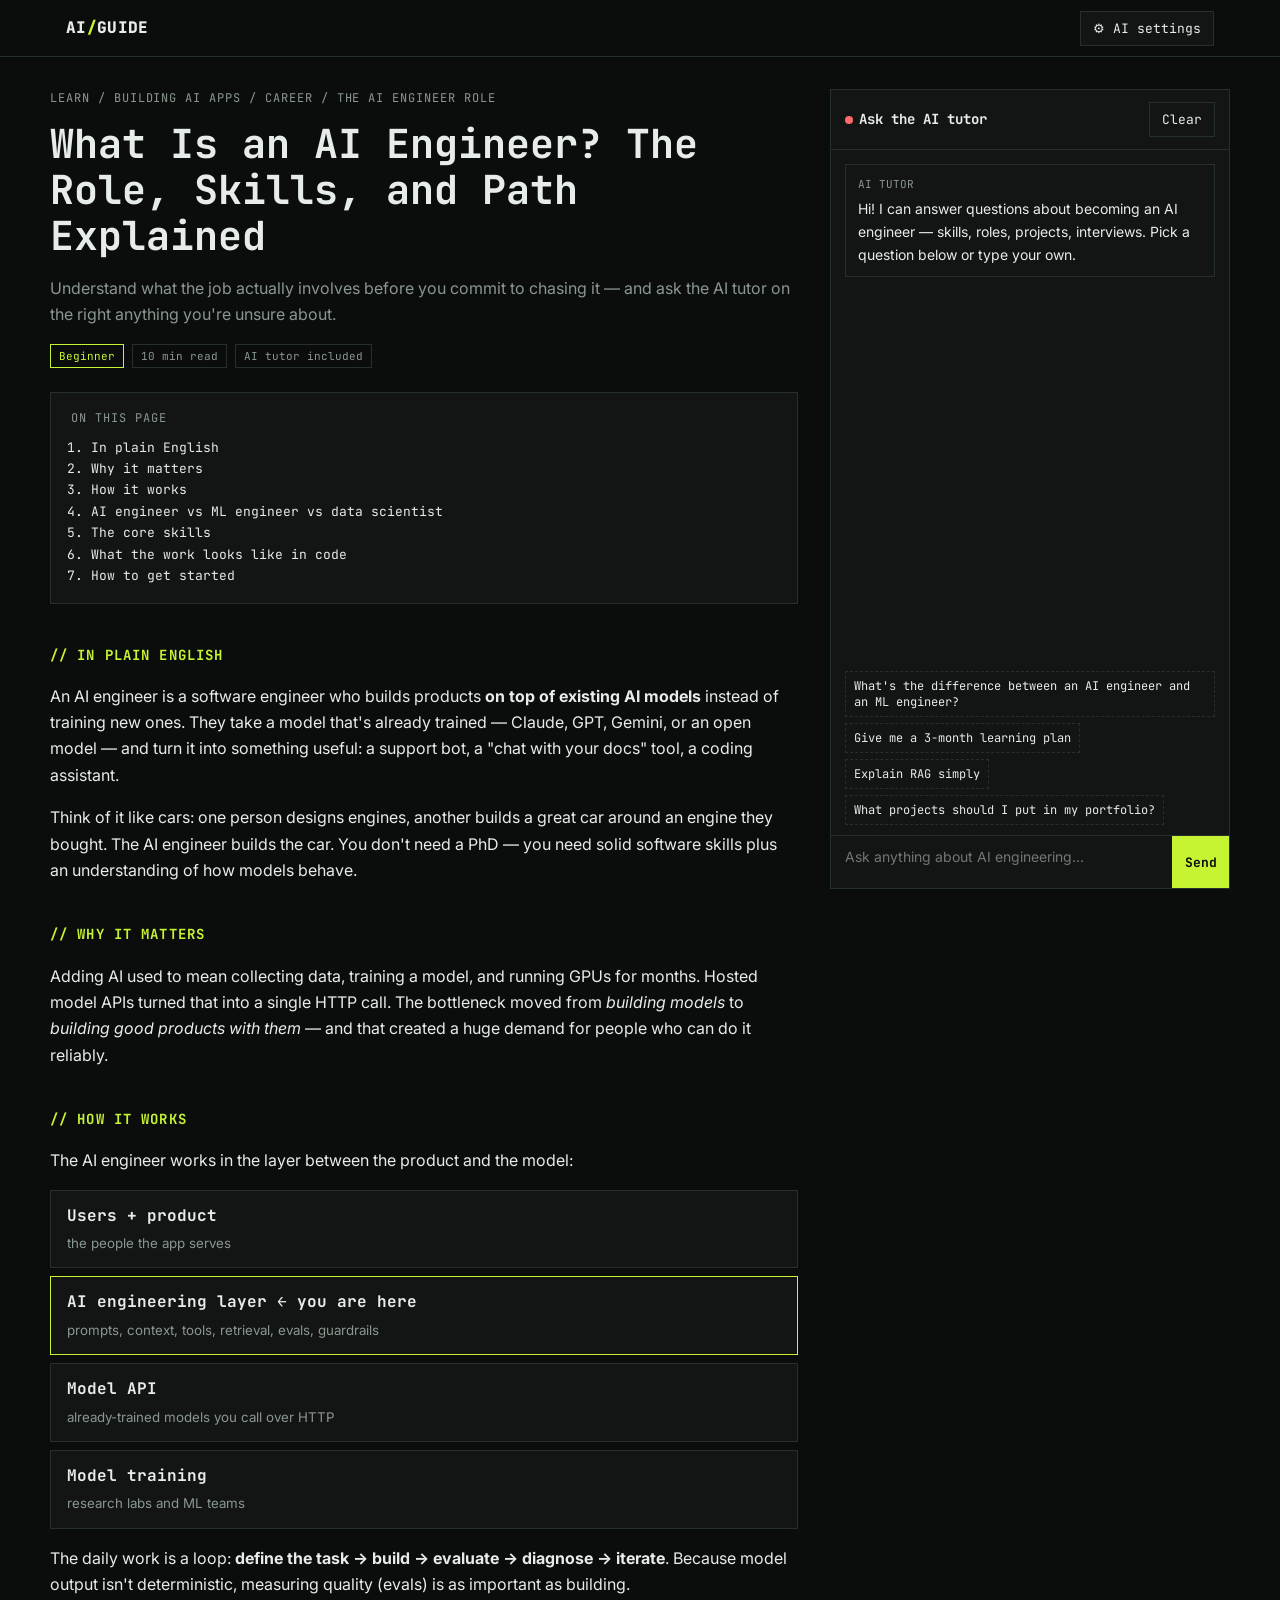
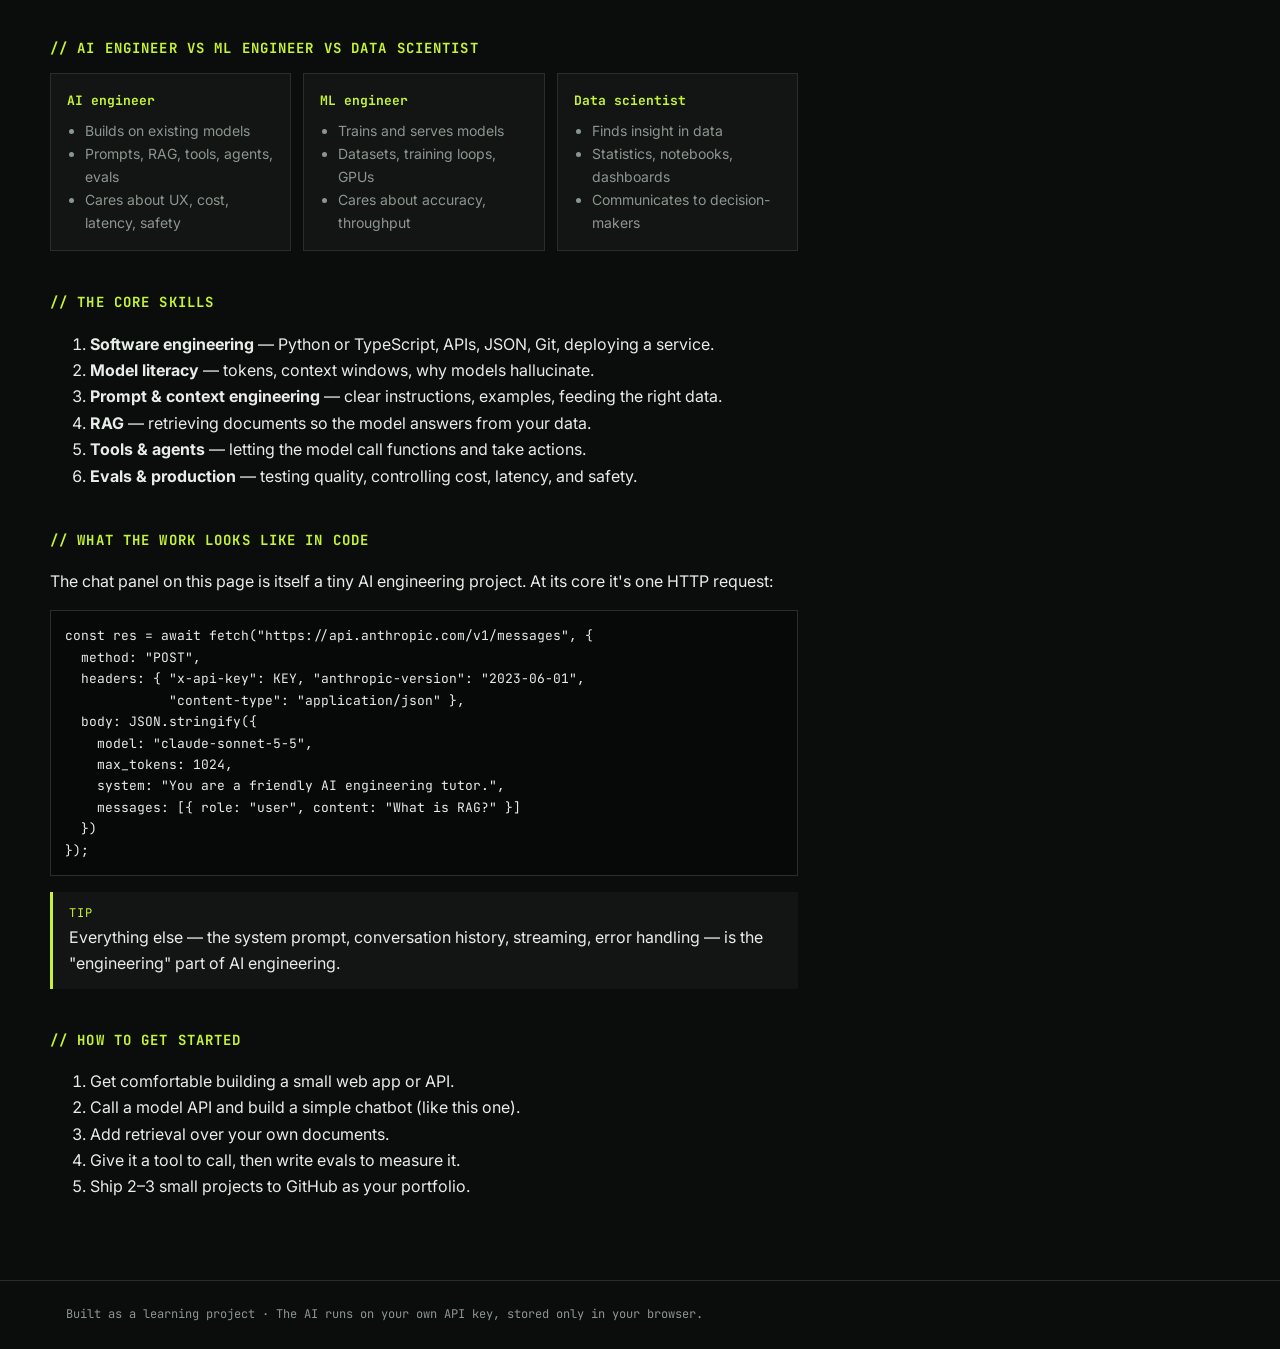
==== index.html @ 8ef8faca "first commit" ====
<!doctype html>
<html lang="en">
<head>
<meta charset="utf-8">
<meta name="viewport" content="width=device-width, initial-scale=1">
<title>AI Engineer Guide</title>
<meta name="description" content="Learn what an AI engineer does — and ask an AI tutor anything about the role.">
<link rel="preconnect" href="https://fonts.googleapis.com">
<link rel="preconnect" href="https://fonts.gstatic.com" crossorigin>
<link href="https://fonts.googleapis.com/css2?family=JetBrains+Mono:wght@400;600;800&family=Inter:wght@400;600&display=swap" rel="stylesheet">
<style>
  :root {
    --bg: #0b0d0c;
    --panel: #121514;
    --line: #26302b;
    --text: #e6ece8;
    --muted: #8a978f;
    --accent: #c6f432;
    --accent-ink: #0b0d0c;
    --user: #1b2420;
    --danger: #ff6b6b;
    --mono: "JetBrains Mono", ui-monospace, monospace;
    --sans: "Inter", system-ui, sans-serif;
  }
  * { box-sizing: border-box; }
  html, body { margin: 0; background: var(--bg); color: var(--text); font-family: var(--sans); line-height: 1.65; }
  a { color: var(--accent); }
  .wrap { max-width: 1180px; margin: 0 auto; padding: 0 16px; }

  header.top { border-bottom: 1px solid var(--line); position: sticky; top: 0; background: var(--bg); z-index: 10; }
  header.top .wrap { display: flex; align-items: center; justify-content: space-between; height: 56px; }
  .logo { font-family: var(--mono); font-weight: 800; letter-spacing: .02em; }
  .logo span { color: var(--accent); }
  .btn { font-family: var(--mono); font-size: 13px; border: 1px solid var(--line); background: var(--panel); color: var(--text); padding: 8px 12px; cursor: pointer; }
  .btn:hover { border-color: var(--accent); }
  .btn.primary { background: var(--accent); color: var(--accent-ink); border-color: var(--accent); font-weight: 700; }

  .layout { display: grid; grid-template-columns: minmax(0, 1fr) 400px; gap: 32px; padding: 32px 0 64px; }
  @media (max-width: 960px) { .layout { grid-template-columns: 1fr; } }

  .crumbs, .label { font-family: var(--mono); font-size: 12px; color: var(--muted); text-transform: uppercase; letter-spacing: .08em; }
  h1 { font-family: var(--mono); font-size: clamp(26px, 4vw, 40px); line-height: 1.15; margin: 12px 0; }
  h2 { font-family: var(--mono); font-size: 14px; color: var(--accent); text-transform: uppercase; letter-spacing: .08em; margin: 40px 0 12px; }
  h2::before { content: "// "; }
  .tags { display: flex; gap: 8px; flex-wrap: wrap; margin: 12px 0 24px; }
  .tag { font-family: var(--mono); font-size: 11px; border: 1px solid var(--line); padding: 2px 8px; color: var(--muted); }
  .tag.hl { color: var(--accent); border-color: var(--accent); }

  .toc { border: 1px solid var(--line); background: var(--panel); padding: 16px 20px; }
  .toc ol { margin: 8px 0 0; padding-left: 20px; font-family: var(--mono); font-size: 13px; }
  .toc a { color: var(--text); text-decoration: none; }
  .toc a:hover { color: var(--accent); }

  .stack { display: grid; gap: 8px; margin: 16px 0; }
  .stack div { border: 1px solid var(--line); padding: 12px 16px; background: var(--panel); }
  .stack div.me { border-color: var(--accent); }
  .stack b { font-family: var(--mono); display: block; }
  .stack small { color: var(--muted); }

  .roles { display: grid; grid-template-columns: repeat(auto-fit, minmax(200px, 1fr)); gap: 12px; }
  .role { border: 1px solid var(--line); padding: 16px; background: var(--panel); }
  .role h3 { font-family: var(--mono); font-size: 13px; margin: 0 0 8px; color: var(--accent); }
  .role ul { margin: 0; padding-left: 18px; font-size: 14px; color: var(--muted); }

  .note { border-left: 3px solid var(--accent); background: var(--panel); padding: 12px 16px; margin: 16px 0; }
  .note .label { color: var(--accent); }
  pre { background: #070908; border: 1px solid var(--line); padding: 14px; overflow-x: auto; font-family: var(--mono); font-size: 13px; }

  /* Chat panel */
  aside.chat { position: sticky; top: 76px; height: calc(100vh - 100px); min-height: 480px; display: flex; flex-direction: column; border: 1px solid var(--line); background: var(--panel); }
  @media (max-width: 960px) { aside.chat { position: static; height: 620px; } }
  .chat-head { padding: 12px 14px; border-bottom: 1px solid var(--line); display: flex; justify-content: space-between; align-items: center; gap: 8px; }
  .chat-head .title { font-family: var(--mono); font-weight: 700; font-size: 14px; }
  .dot { display: inline-block; width: 8px; height: 8px; border-radius: 50%; background: var(--accent); margin-right: 6px; }
  .dot.off { background: var(--danger); }
  .msgs { flex: 1; overflow-y: auto; padding: 14px; display: flex; flex-direction: column; gap: 12px; }
  .msg { font-size: 14px; padding: 10px 12px; border: 1px solid var(--line); white-space: pre-wrap; word-wrap: break-word; }
  .msg.user { background: var(--user); align-self: flex-end; max-width: 90%; }
  .msg.ai { background: transparent; }
  .msg .who { font-family: var(--mono); font-size: 11px; color: var(--muted); display: block; margin-bottom: 4px; }
  .msg.err { border-color: var(--danger); color: var(--danger); }
  .msg code { font-family: var(--mono); background: #070908; padding: 1px 4px; }
  .suggest { display: flex; flex-wrap: wrap; gap: 6px; padding: 0 14px 10px; }
  .suggest button { font-family: var(--mono); font-size: 12px; background: transparent; color: var(--text); border: 1px dashed var(--line); padding: 6px 8px; cursor: pointer; text-align: left; }
  .suggest button:hover { border-color: var(--accent); color: var(--accent); }
  form.ask { display: flex; border-top: 1px solid var(--line); }
  form.ask textarea { flex: 1; resize: none; background: transparent; border: 0; color: var(--text); font: 14px var(--sans); padding: 12px 14px; outline: none; min-height: 52px; max-height: 140px; }
  form.ask button { border: 0; border-left: 1px solid var(--line); }
  form.ask button:disabled { opacity: .5; cursor: not-allowed; }

  /* Settings dialog */
  dialog { background: var(--panel); color: var(--text); border: 1px solid var(--accent); padding: 20px; max-width: 460px; width: calc(100% - 32px); }
  dialog::backdrop { background: rgba(0,0,0,.7); }
  dialog label { display: block; font-family: var(--mono); font-size: 12px; color: var(--muted); margin: 14px 0 6px; }
  dialog input, dialog select { width: 100%; background: var(--bg); color: var(--text); border: 1px solid var(--line); padding: 10px; font-family: var(--mono); font-size: 13px; }
  dialog .row { display: flex; gap: 8px; justify-content: flex-end; margin-top: 18px; }
  dialog p { font-size: 13px; color: var(--muted); }
  footer { border-top: 1px solid var(--line); padding: 24px 0; color: var(--muted); font-family: var(--mono); font-size: 12px; }
</style>
</head>
<body>

<header class="top">
  <div class="wrap">
    <div class="logo">AI<span>/</span>GUIDE</div>
    <button class="btn" id="openSettings">⚙ AI settings</button>
  </div>
</header>

<main class="wrap layout">
  <article>
    <div class="crumbs">Learn / Building AI apps / Career / The AI engineer role</div>
    <h1>What Is an AI Engineer? The Role, Skills, and Path Explained</h1>
    <p style="color:var(--muted)">Understand what the job actually involves before you commit to chasing it — and ask the AI tutor on the right anything you're unsure about.</p>
    <div class="tags"><span class="tag hl">Beginner</span><span class="tag">10 min read</span><span class="tag">AI tutor included</span></div>

    <nav class="toc">
      <div class="label">On this page</div>
      <ol>
        <li><a href="#plain">In plain English</a></li>
        <li><a href="#why">Why it matters</a></li>
        <li><a href="#how">How it works</a></li>
        <li><a href="#vs">AI engineer vs ML engineer vs data scientist</a></li>
        <li><a href="#skills">The core skills</a></li>
        <li><a href="#code">What the work looks like in code</a></li>
        <li><a href="#start">How to get started</a></li>
      </ol>
    </nav>

    <h2 id="plain">In plain English</h2>
    <p>An AI engineer is a software engineer who builds products <strong>on top of existing AI models</strong> instead of training new ones. They take a model that's already trained — Claude, GPT, Gemini, or an open model — and turn it into something useful: a support bot, a "chat with your docs" tool, a coding assistant.</p>
    <p>Think of it like cars: one person designs engines, another builds a great car around an engine they bought. The AI engineer builds the car. You don't need a PhD — you need solid software skills plus an understanding of how models behave.</p>

    <h2 id="why">Why it matters</h2>
    <p>Adding AI used to mean collecting data, training a model, and running GPUs for months. Hosted model APIs turned that into a single HTTP call. The bottleneck moved from <em>building models</em> to <em>building good products with them</em> — and that created a huge demand for people who can do it reliably.</p>

    <h2 id="how">How it works</h2>
    <p>The AI engineer works in the layer between the product and the model:</p>
    <div class="stack">
      <div><b>Users + product</b><small>the people the app serves</small></div>
      <div class="me"><b>AI engineering layer ← you are here</b><small>prompts, context, tools, retrieval, evals, guardrails</small></div>
      <div><b>Model API</b><small>already-trained models you call over HTTP</small></div>
      <div><b>Model training</b><small>research labs and ML teams</small></div>
    </div>
    <p>The daily work is a loop: <strong>define the task → build → evaluate → diagnose → iterate</strong>. Because model output isn't deterministic, measuring quality (evals) is as important as building.</p>

    <h2 id="vs">AI engineer vs ML engineer vs data scientist</h2>
    <div class="roles">
      <div class="role"><h3>AI engineer</h3><ul><li>Builds on existing models</li><li>Prompts, RAG, tools, agents, evals</li><li>Cares about UX, cost, latency, safety</li></ul></div>
      <div class="role"><h3>ML engineer</h3><ul><li>Trains and serves models</li><li>Datasets, training loops, GPUs</li><li>Cares about accuracy, throughput</li></ul></div>
      <div class="role"><h3>Data scientist</h3><ul><li>Finds insight in data</li><li>Statistics, notebooks, dashboards</li><li>Communicates to decision-makers</li></ul></div>
    </div>

    <h2 id="skills">The core skills</h2>
    <ol>
      <li><strong>Software engineering</strong> — Python or TypeScript, APIs, JSON, Git, deploying a service.</li>
      <li><strong>Model literacy</strong> — tokens, context windows, why models hallucinate.</li>
      <li><strong>Prompt &amp; context engineering</strong> — clear instructions, examples, feeding the right data.</li>
      <li><strong>RAG</strong> — retrieving documents so the model answers from your data.</li>
      <li><strong>Tools &amp; agents</strong> — letting the model call functions and take actions.</li>
      <li><strong>Evals &amp; production</strong> — testing quality, controlling cost, latency, and safety.</li>
    </ol>

    <h2 id="code">What the work looks like in code</h2>
    <p>The chat panel on this page is itself a tiny AI engineering project. At its core it's one HTTP request:</p>
<pre>const res = await fetch("https://api.anthropic.com/v1/messages", {
  method: "POST",
  headers: { "x-api-key": KEY, "anthropic-version": "2023-06-01",
             "content-type": "application/json" },
  body: JSON.stringify({
    model: "claude-sonnet-5-5",
    max_tokens: 1024,
    system: "You are a friendly AI engineering tutor.",
    messages: [{ role: "user", content: "What is RAG?" }]
  })
});</pre>
    <div class="note"><div class="label">Tip</div>Everything else — the system prompt, conversation history, streaming, error handling — is the "engineering" part of AI engineering.</div>

    <h2 id="start">How to get started</h2>
    <ol>
      <li>Get comfortable building a small web app or API.</li>
      <li>Call a model API and build a simple chatbot (like this one).</li>
      <li>Add retrieval over your own documents.</li>
      <li>Give it a tool to call, then write evals to measure it.</li>
      <li>Ship 2–3 small projects to GitHub as your portfolio.</li>
    </ol>
  </article>

  <aside class="chat" aria-label="AI tutor">
    <div class="chat-head">
      <div class="title"><span class="dot off" id="statusDot"></span>Ask the AI tutor</div>
      <button class="btn" id="clearChat" title="Clear conversation">Clear</button>
    </div>
    <div class="msgs" id="msgs">
      <div class="msg ai"><span class="who">AI TUTOR</span>Hi! I can answer questions about becoming an AI engineer — skills, roles, projects, interviews. Pick a question below or type your own.</div>
    </div>
    <div class="suggest" id="suggest">
      <button>What's the difference between an AI engineer and an ML engineer?</button>
      <button>Give me a 3-month learning plan</button>
      <button>Explain RAG simply</button>
      <button>What projects should I put in my portfolio?</button>
    </div>
    <form class="ask" id="askForm">
      <textarea id="input" rows="1" placeholder="Ask anything about AI engineering…"></textarea>
      <button class="btn primary" id="sendBtn" type="submit">Send</button>
    </form>
  </aside>
</main>

<footer><div class="wrap">Built as a learning project · The AI runs on your own API key, stored only in your browser.</div></footer>

<dialog id="settings">
  <div class="label" style="color:var(--accent)">AI settings</div>
  <label for="providerSelect">AI provider</label>
  <select id="providerSelect">
    <option value="gemini">Google Gemini (free tier)</option>
    <option value="claude">Anthropic Claude (paid credits)</option>
  </select>
  <p id="providerHelp"></p>
  <label for="keyInput" id="keyLabel">API key</label>
  <input id="keyInput" type="password" autocomplete="off">
  <label for="modelSelect">Model</label>
  <select id="modelSelect"></select>
  <div class="row">
    <button class="btn" id="forgetKey" type="button">Forget key</button>
    <button class="btn" id="cancelSettings" type="button">Cancel</button>
    <button class="btn primary" id="saveSettings" type="button">Save</button>
  </div>
</dialog>

<script>
(() => {
  const SYSTEM_PROMPT = `You are a friendly, practical AI engineering tutor embedded on a page titled "What Is an AI Engineer?".
Help beginners understand the AI engineer role, skills (software engineering, prompting, RAG, tools/agents, evals), career paths, learning plans, and portfolio projects.
Keep answers concise (under ~200 words unless asked for more), use short lists, and give concrete next steps. Use plain text with simple "-" bullets; avoid heavy markdown.
If a question is unrelated to AI, software, or careers, answer briefly and steer back.`;

  const store = {
    get(k) { try { return localStorage.getItem(k); } catch { return null; } },
    set(k, v) { try { localStorage.setItem(k, v); } catch {} },
    del(k) { try { localStorage.removeItem(k); } catch {} },
  };

  const $ = (id) => document.getElementById(id);
  const msgs = $("msgs"), input = $("input"), form = $("askForm"), sendBtn = $("sendBtn");
  const dlg = $("settings"), keyInput = $("keyInput"), modelSelect = $("modelSelect"), dot = $("statusDot");
  const providerSelect = $("providerSelect");

  const PROVIDERS = {
    gemini: {
      label: "Google AI Studio API key",
      placeholder: "AIza...",
      help: 'Free: get a key at <a href="https://aistudio.google.com/apikey" target="_blank" rel="noopener">aistudio.google.com/apikey</a> (no card needed). Saved only in this browser and sent only to Google.',
      models: [
        ["gemini-flash-latest", "Gemini Flash (latest, free tier)"],
        ["gemini-flash-lite-latest", "Gemini Flash-Lite (faster, higher free limits)"],
      ],
    },
    claude: {
      label: "Anthropic API key",
      placeholder: "sk-ant-...",
      help: 'Needs paid credits: get a key at <a href="https://console.anthropic.com/" target="_blank" rel="noopener">console.anthropic.com</a>. Saved only in this browser and sent only to Anthropic.',
      models: [
        ["claude-sonnet-5-5", "Claude Sonnet 5.5 (balanced)"],
        ["claude-haiku-5-5", "Claude Haiku 5.5 (fast, cheap)"],
        ["claude-opus-5-5", "Claude Opus 5.5 (most capable)"],
      ],
    },
  };

  let history = [];
  let busy = false;

  const getProvider = () => (PROVIDERS[store.get("ai_provider")] ? store.get("ai_provider") : "gemini");
  const getKey = (p = getProvider()) => store.get(p + "_key") || "";
  const getModel = (p = getProvider()) => store.get(p + "_model") || PROVIDERS[p].models[0][0];
  const refreshStatus = () => dot.classList.toggle("off", !getKey());
  refreshStatus();

  function fillProviderFields(p) {
    const cfg = PROVIDERS[p];
    $("keyLabel").textContent = cfg.label;
    keyInput.placeholder = cfg.placeholder;
    $("providerHelp").innerHTML = cfg.help;
    modelSelect.innerHTML = "";
    for (const [value, text] of cfg.models) modelSelect.add(new Option(text, value));
    keyInput.value = getKey(p);
    modelSelect.value = getModel(p);
  }
  providerSelect.onchange = () => fillProviderFields(providerSelect.value);

  function openSettings() {
    providerSelect.value = getProvider();
    fillProviderFields(providerSelect.value);
    dlg.showModal();
  }
  $("openSettings").onclick = openSettings;
  $("cancelSettings").onclick = () => dlg.close();
  $("saveSettings").onclick = () => {
    const p = providerSelect.value;
    const k = keyInput.value.trim();
    k ? store.set(p + "_key", k) : store.del(p + "_key");
    store.set(p + "_model", modelSelect.value);
    store.set("ai_provider", p);
    refreshStatus();
    dlg.close();
  };
  $("forgetKey").onclick = () => { store.del(providerSelect.value + "_key"); keyInput.value = ""; refreshStatus(); };

  // Reads a Server-Sent Events stream and calls onData with each parsed JSON event
  async function readSSE(res, onData) {
    const reader = res.body.getReader();
    const decoder = new TextDecoder();
    let buf = "";
    while (true) {
      const { done, value } = await reader.read();
      if (done) break;
      buf += decoder.decode(value, { stream: true });
      const lines = buf.split("\n");
      buf = lines.pop();
      for (const line of lines) {
        if (!line.startsWith("data:")) continue;
        const data = line.slice(5).trim();
        if (!data || data === "[DONE]") continue;
        let evt; try { evt = JSON.parse(data); } catch { continue; }
        onData(evt);
      }
    }
  }

  async function errorFrom(res) {
    let msg = `HTTP ${res.status}`;
    try { const j = await res.json(); msg = (Array.isArray(j) ? j[0] : j).error?.message || msg; } catch {}
    return new Error(msg);
  }

  async function streamClaude(onText) {
    const res = await fetch("https://api.anthropic.com/v1/messages", {
      method: "POST",
      headers: {
        "content-type": "application/json",
        "x-api-key": getKey(),
        "anthropic-version": "2023-06-01",
        "anthropic-dangerous-direct-browser-access": "true",
      },
      body: JSON.stringify({ model: getModel(), max_tokens: 1024, system: SYSTEM_PROMPT, messages: history, stream: true }),
    });
    if (!res.ok) throw await errorFrom(res);
    await readSSE(res, (evt) => {
      if (evt.type === "content_block_delta" && evt.delta?.type === "text_delta") onText(evt.delta.text);
      else if (evt.type === "error") throw new Error(evt.error?.message || "Stream error");
    });
  }

  async function streamGemini(onText) {
    const url = `https://generativelanguage.googleapis.com/v1beta/models/${encodeURIComponent(getModel())}:streamGenerateContent?alt=sse`;
    const res = await fetch(url, {
      method: "POST",
      headers: { "content-type": "application/json", "x-goog-api-key": getKey() },
      body: JSON.stringify({
        systemInstruction: { parts: [{ text: SYSTEM_PROMPT }] },
        contents: history.map((m) => ({ role: m.role === "assistant" ? "model" : "user", parts: [{ text: m.content }] })),
        generationConfig: { maxOutputTokens: 1024 },
      }),
    });
    if (!res.ok) throw await errorFrom(res);
    await readSSE(res, (evt) => {
      if (evt.error) throw new Error(evt.error.message || "Stream error");
      for (const part of evt.candidates?.[0]?.content?.parts || []) {
        if (part.text && !part.thought) onText(part.text);
      }
    });
  }

  $("clearChat").onclick = () => {
    history = [];
    msgs.querySelectorAll(".msg:not(:first-child)").forEach((m) => m.remove());
    $("suggest").style.display = "";
  };

  $("suggest").addEventListener("click", (e) => {
    if (e.target.tagName === "BUTTON") { input.value = e.target.textContent; form.requestSubmit(); }
  });

  input.addEventListener("keydown", (e) => {
    if (e.key === "Enter" && !e.shiftKey) { e.preventDefault(); form.requestSubmit(); }
  });
  input.addEventListener("input", () => { input.style.height = "auto"; input.style.height = input.scrollHeight + "px"; });

  function addMsg(role, text) {
    const el = document.createElement("div");
    el.className = "msg " + role;
    const who = document.createElement("span");
    who.className = "who";
    who.textContent = role === "user" ? "YOU" : role === "err" ? "ERROR" : "AI TUTOR";
    const body = document.createElement("span");
    body.textContent = text;
    el.append(who, body);
    msgs.appendChild(el);
    msgs.scrollTop = msgs.scrollHeight;
    return body;
  }

  form.addEventListener("submit", async (e) => {
    e.preventDefault();
    const text = input.value.trim();
    if (!text || busy) return;
    if (!getKey()) { openSettings(); return; }

    input.value = ""; input.style.height = "auto";
    $("suggest").style.display = "none";
    addMsg("user", text);
    history.push({ role: "user", content: text });

    busy = true; sendBtn.disabled = true;
    const out = addMsg("ai", "…");
    let reply = "";

    try {
      const onText = (t) => {
        reply += t;
        out.textContent = reply;
        msgs.scrollTop = msgs.scrollHeight;
      };
      await (getProvider() === "claude" ? streamClaude(onText) : streamGemini(onText));
      if (!reply) out.textContent = "(no response)";
      history.push({ role: "assistant", content: reply || "(no response)" });
    } catch (err) {
      out.parentElement.remove();
      history.pop(); // drop the unanswered user turn so the conversation stays valid
      let hint = "";
      if (/credit|billing|quota|exhausted|429/i.test(err.message)) hint = "\nTip: switch to the free Google Gemini provider in ⚙ AI settings, or wait a minute if you hit the free rate limit.";
      else if (/auth|key|401|403|permission/i.test(err.message)) hint = "\nCheck your API key in ⚙ AI settings.";
      addMsg("err", "Couldn't reach the AI: " + err.message + hint);
    } finally {
      busy = false; sendBtn.disabled = false; input.focus();
    }
  });
})();
</script>
</body>
</html>
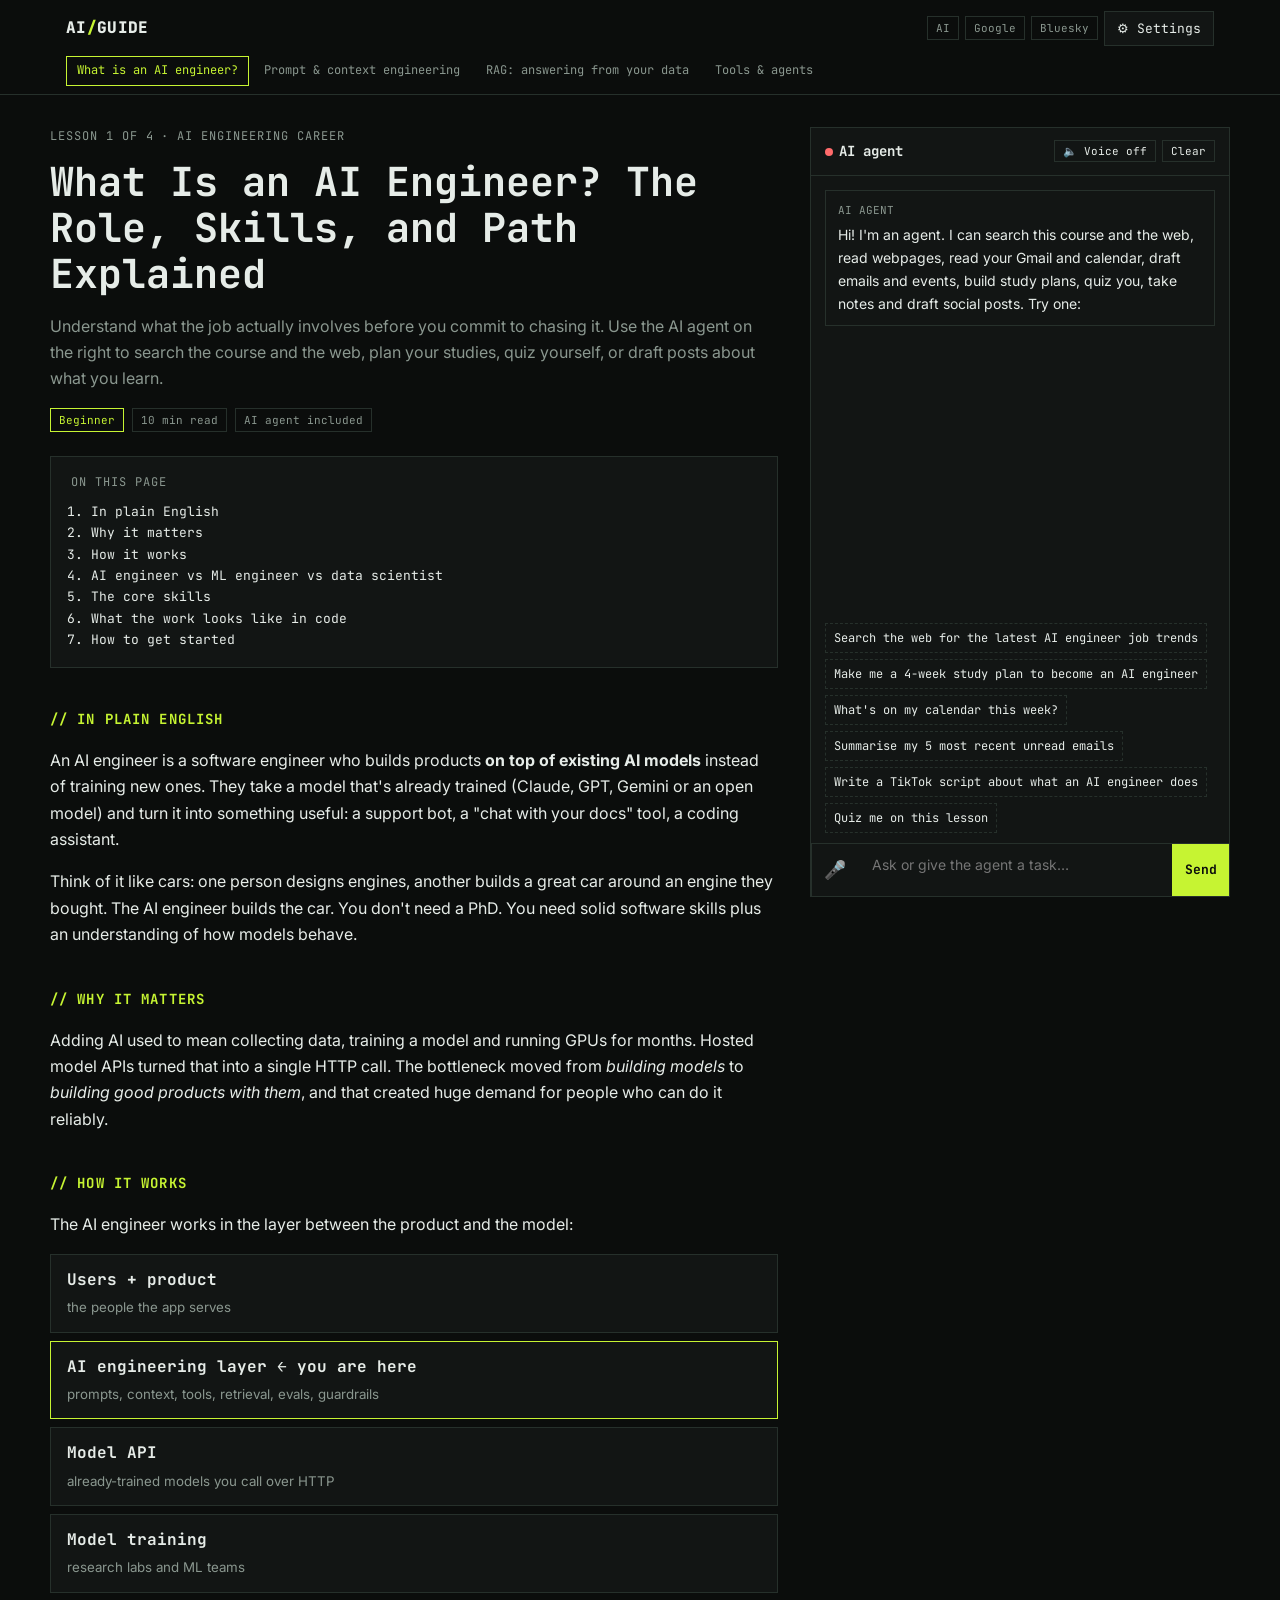
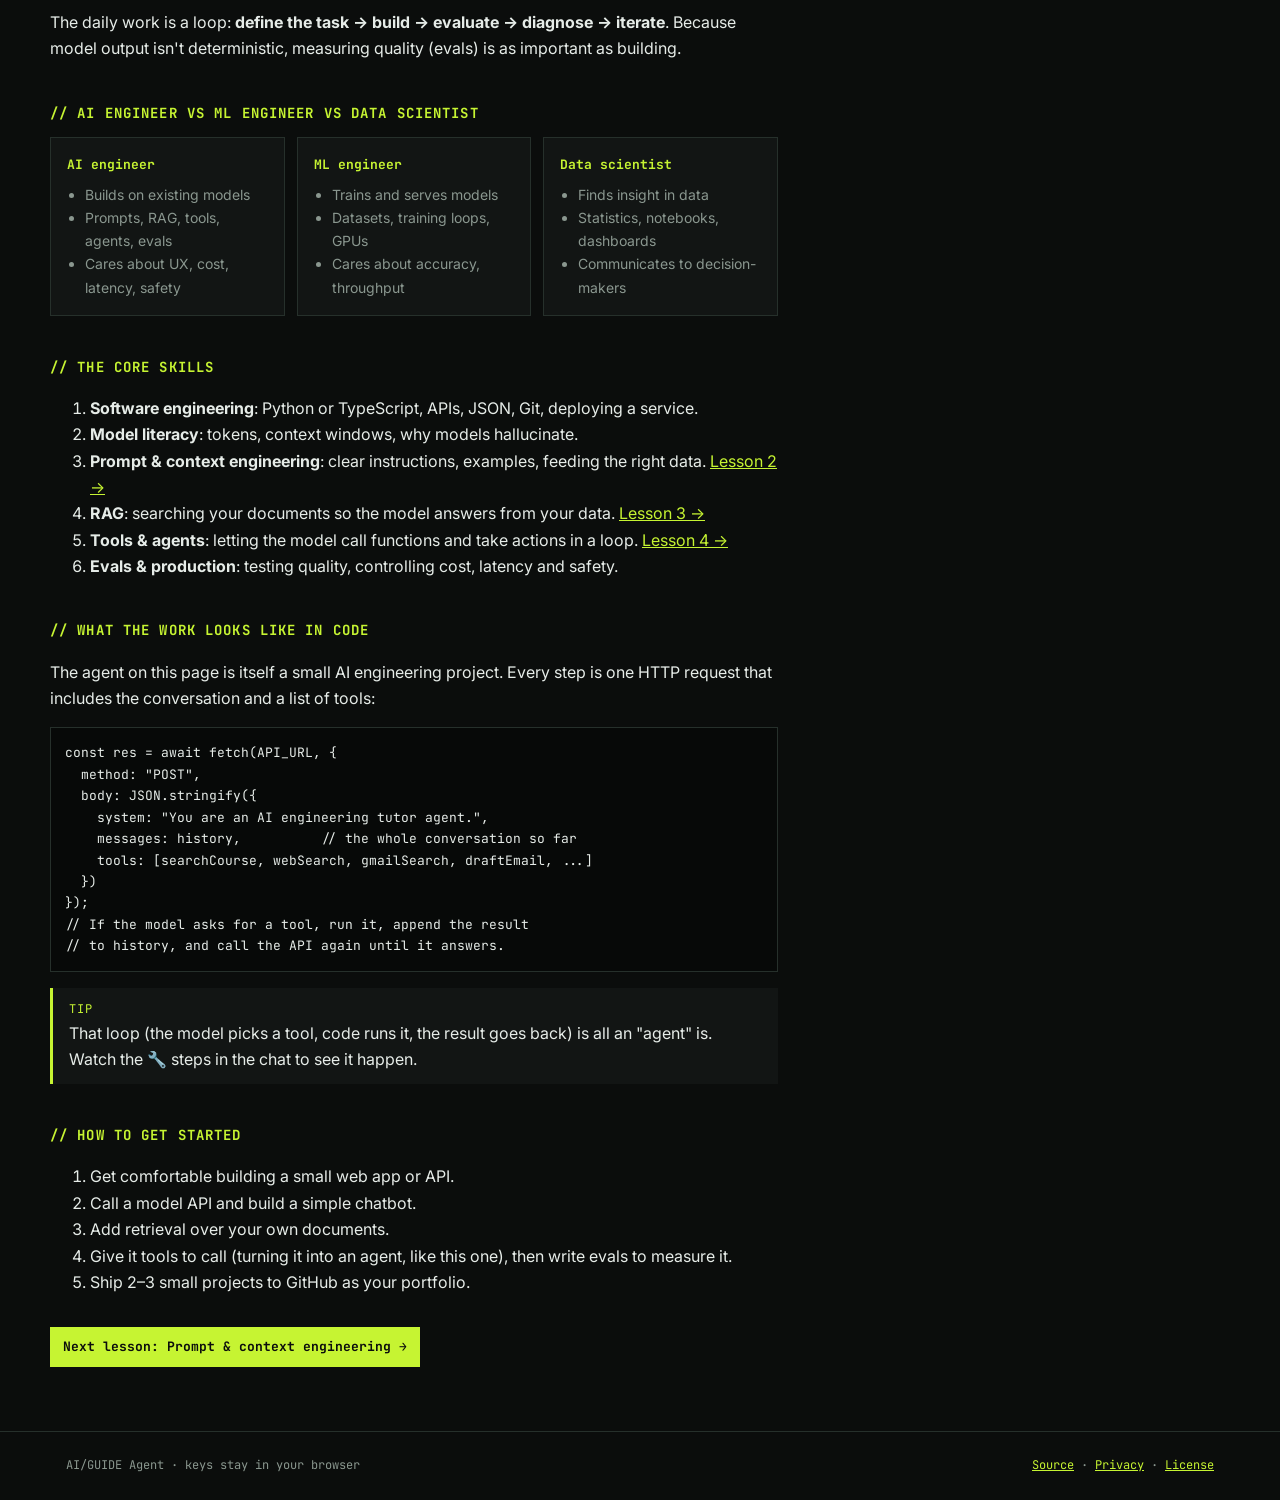
==== commit d669a605: "first commit" ====
--- a/index.html
+++ b/index.html
@@ -4,115 +4,20 @@
 <meta charset="utf-8">
 <meta name="viewport" content="width=device-width, initial-scale=1">
 <title>AI Engineer Guide</title>
-<meta name="description" content="Learn what an AI engineer does — and ask an AI tutor anything about the role.">
+<meta name="description" content="Learn what an AI engineer does, with an AI agent that searches the web, reads pages, email and calendar, builds study plans, quizzes you and drafts social posts.">
+<link rel="icon" href="favicon.svg" type="image/svg+xml">
 <link rel="preconnect" href="https://fonts.googleapis.com">
 <link rel="preconnect" href="https://fonts.gstatic.com" crossorigin>
 <link href="https://fonts.googleapis.com/css2?family=JetBrains+Mono:wght@400;600;800&family=Inter:wght@400;600&display=swap" rel="stylesheet">
-<style>
-  :root {
-    --bg: #0b0d0c;
-    --panel: #121514;
-    --line: #26302b;
-    --text: #e6ece8;
-    --muted: #8a978f;
-    --accent: #c6f432;
-    --accent-ink: #0b0d0c;
-    --user: #1b2420;
-    --danger: #ff6b6b;
-    --mono: "JetBrains Mono", ui-monospace, monospace;
-    --sans: "Inter", system-ui, sans-serif;
-  }
-  * { box-sizing: border-box; }
-  html, body { margin: 0; background: var(--bg); color: var(--text); font-family: var(--sans); line-height: 1.65; }
-  a { color: var(--accent); }
-  .wrap { max-width: 1180px; margin: 0 auto; padding: 0 16px; }
-
-  header.top { border-bottom: 1px solid var(--line); position: sticky; top: 0; background: var(--bg); z-index: 10; }
-  header.top .wrap { display: flex; align-items: center; justify-content: space-between; height: 56px; }
-  .logo { font-family: var(--mono); font-weight: 800; letter-spacing: .02em; }
-  .logo span { color: var(--accent); }
-  .btn { font-family: var(--mono); font-size: 13px; border: 1px solid var(--line); background: var(--panel); color: var(--text); padding: 8px 12px; cursor: pointer; }
-  .btn:hover { border-color: var(--accent); }
-  .btn.primary { background: var(--accent); color: var(--accent-ink); border-color: var(--accent); font-weight: 700; }
-
-  .layout { display: grid; grid-template-columns: minmax(0, 1fr) 400px; gap: 32px; padding: 32px 0 64px; }
-  @media (max-width: 960px) { .layout { grid-template-columns: 1fr; } }
-
-  .crumbs, .label { font-family: var(--mono); font-size: 12px; color: var(--muted); text-transform: uppercase; letter-spacing: .08em; }
-  h1 { font-family: var(--mono); font-size: clamp(26px, 4vw, 40px); line-height: 1.15; margin: 12px 0; }
-  h2 { font-family: var(--mono); font-size: 14px; color: var(--accent); text-transform: uppercase; letter-spacing: .08em; margin: 40px 0 12px; }
-  h2::before { content: "// "; }
-  .tags { display: flex; gap: 8px; flex-wrap: wrap; margin: 12px 0 24px; }
-  .tag { font-family: var(--mono); font-size: 11px; border: 1px solid var(--line); padding: 2px 8px; color: var(--muted); }
-  .tag.hl { color: var(--accent); border-color: var(--accent); }
-
-  .toc { border: 1px solid var(--line); background: var(--panel); padding: 16px 20px; }
-  .toc ol { margin: 8px 0 0; padding-left: 20px; font-family: var(--mono); font-size: 13px; }
-  .toc a { color: var(--text); text-decoration: none; }
-  .toc a:hover { color: var(--accent); }
-
-  .stack { display: grid; gap: 8px; margin: 16px 0; }
-  .stack div { border: 1px solid var(--line); padding: 12px 16px; background: var(--panel); }
-  .stack div.me { border-color: var(--accent); }
-  .stack b { font-family: var(--mono); display: block; }
-  .stack small { color: var(--muted); }
-
-  .roles { display: grid; grid-template-columns: repeat(auto-fit, minmax(200px, 1fr)); gap: 12px; }
-  .role { border: 1px solid var(--line); padding: 16px; background: var(--panel); }
-  .role h3 { font-family: var(--mono); font-size: 13px; margin: 0 0 8px; color: var(--accent); }
-  .role ul { margin: 0; padding-left: 18px; font-size: 14px; color: var(--muted); }
-
-  .note { border-left: 3px solid var(--accent); background: var(--panel); padding: 12px 16px; margin: 16px 0; }
-  .note .label { color: var(--accent); }
-  pre { background: #070908; border: 1px solid var(--line); padding: 14px; overflow-x: auto; font-family: var(--mono); font-size: 13px; }
-
-  /* Chat panel */
-  aside.chat { position: sticky; top: 76px; height: calc(100vh - 100px); min-height: 480px; display: flex; flex-direction: column; border: 1px solid var(--line); background: var(--panel); }
-  @media (max-width: 960px) { aside.chat { position: static; height: 620px; } }
-  .chat-head { padding: 12px 14px; border-bottom: 1px solid var(--line); display: flex; justify-content: space-between; align-items: center; gap: 8px; }
-  .chat-head .title { font-family: var(--mono); font-weight: 700; font-size: 14px; }
-  .dot { display: inline-block; width: 8px; height: 8px; border-radius: 50%; background: var(--accent); margin-right: 6px; }
-  .dot.off { background: var(--danger); }
-  .msgs { flex: 1; overflow-y: auto; padding: 14px; display: flex; flex-direction: column; gap: 12px; }
-  .msg { font-size: 14px; padding: 10px 12px; border: 1px solid var(--line); white-space: pre-wrap; word-wrap: break-word; }
-  .msg.user { background: var(--user); align-self: flex-end; max-width: 90%; }
-  .msg.ai { background: transparent; }
-  .msg .who { font-family: var(--mono); font-size: 11px; color: var(--muted); display: block; margin-bottom: 4px; }
-  .msg.err { border-color: var(--danger); color: var(--danger); }
-  .msg code { font-family: var(--mono); background: #070908; padding: 1px 4px; }
-  .suggest { display: flex; flex-wrap: wrap; gap: 6px; padding: 0 14px 10px; }
-  .suggest button { font-family: var(--mono); font-size: 12px; background: transparent; color: var(--text); border: 1px dashed var(--line); padding: 6px 8px; cursor: pointer; text-align: left; }
-  .suggest button:hover { border-color: var(--accent); color: var(--accent); }
-  form.ask { display: flex; border-top: 1px solid var(--line); }
-  form.ask textarea { flex: 1; resize: none; background: transparent; border: 0; color: var(--text); font: 14px var(--sans); padding: 12px 14px; outline: none; min-height: 52px; max-height: 140px; }
-  form.ask button { border: 0; border-left: 1px solid var(--line); }
-  form.ask button:disabled { opacity: .5; cursor: not-allowed; }
-
-  /* Settings dialog */
-  dialog { background: var(--panel); color: var(--text); border: 1px solid var(--accent); padding: 20px; max-width: 460px; width: calc(100% - 32px); }
-  dialog::backdrop { background: rgba(0,0,0,.7); }
-  dialog label { display: block; font-family: var(--mono); font-size: 12px; color: var(--muted); margin: 14px 0 6px; }
-  dialog input, dialog select { width: 100%; background: var(--bg); color: var(--text); border: 1px solid var(--line); padding: 10px; font-family: var(--mono); font-size: 13px; }
-  dialog .row { display: flex; gap: 8px; justify-content: flex-end; margin-top: 18px; }
-  dialog p { font-size: 13px; color: var(--muted); }
-  footer { border-top: 1px solid var(--line); padding: 24px 0; color: var(--muted); font-family: var(--mono); font-size: 12px; }
-</style>
+<link rel="stylesheet" href="css/styles.css">
 </head>
 <body>
-
-<header class="top">
-  <div class="wrap">
-    <div class="logo">AI<span>/</span>GUIDE</div>
-    <button class="btn" id="openSettings">⚙ AI settings</button>
-  </div>
-</header>
-
 <main class="wrap layout">
-  <article>
-    <div class="crumbs">Learn / Building AI apps / Career / The AI engineer role</div>
+  <article id="article">
+    <div class="crumbs">Lesson 1 of 4 · AI engineering career</div>
     <h1>What Is an AI Engineer? The Role, Skills, and Path Explained</h1>
-    <p style="color:var(--muted)">Understand what the job actually involves before you commit to chasing it — and ask the AI tutor on the right anything you're unsure about.</p>
-    <div class="tags"><span class="tag hl">Beginner</span><span class="tag">10 min read</span><span class="tag">AI tutor included</span></div>
+    <p class="lead">Understand what the job actually involves before you commit to chasing it. Use the AI agent on the right to search the course and the web, plan your studies, quiz yourself, or draft posts about what you learn.</p>
+    <div class="tags"><span class="tag hl">Beginner</span><span class="tag">10 min read</span><span class="tag">AI agent included</span></div>
 
     <nav class="toc">
       <div class="label">On this page</div>
@@ -128,11 +33,11 @@
     </nav>
 
     <h2 id="plain">In plain English</h2>
-    <p>An AI engineer is a software engineer who builds products <strong>on top of existing AI models</strong> instead of training new ones. They take a model that's already trained — Claude, GPT, Gemini, or an open model — and turn it into something useful: a support bot, a "chat with your docs" tool, a coding assistant.</p>
-    <p>Think of it like cars: one person designs engines, another builds a great car around an engine they bought. The AI engineer builds the car. You don't need a PhD — you need solid software skills plus an understanding of how models behave.</p>
+    <p>An AI engineer is a software engineer who builds products <strong>on top of existing AI models</strong> instead of training new ones. They take a model that's already trained (Claude, GPT, Gemini or an open model) and turn it into something useful: a support bot, a "chat with your docs" tool, a coding assistant.</p>
+    <p>Think of it like cars: one person designs engines, another builds a great car around an engine they bought. The AI engineer builds the car. You don't need a PhD. You need solid software skills plus an understanding of how models behave.</p>
 
     <h2 id="why">Why it matters</h2>
-    <p>Adding AI used to mean collecting data, training a model, and running GPUs for months. Hosted model APIs turned that into a single HTTP call. The bottleneck moved from <em>building models</em> to <em>building good products with them</em> — and that created a huge demand for people who can do it reliably.</p>
+    <p>Adding AI used to mean collecting data, training a model and running GPUs for months. Hosted model APIs turned that into a single HTTP call. The bottleneck moved from <em>building models</em> to <em>building good products with them</em>, and that created huge demand for people who can do it reliably.</p>
 
     <h2 id="how">How it works</h2>
     <p>The AI engineer works in the layer between the product and the model:</p>
@@ -153,290 +58,47 @@
 
     <h2 id="skills">The core skills</h2>
     <ol>
-      <li><strong>Software engineering</strong> — Python or TypeScript, APIs, JSON, Git, deploying a service.</li>
-      <li><strong>Model literacy</strong> — tokens, context windows, why models hallucinate.</li>
-      <li><strong>Prompt &amp; context engineering</strong> — clear instructions, examples, feeding the right data.</li>
-      <li><strong>RAG</strong> — retrieving documents so the model answers from your data.</li>
-      <li><strong>Tools &amp; agents</strong> — letting the model call functions and take actions.</li>
-      <li><strong>Evals &amp; production</strong> — testing quality, controlling cost, latency, and safety.</li>
+      <li><strong>Software engineering</strong>: Python or TypeScript, APIs, JSON, Git, deploying a service.</li>
+      <li><strong>Model literacy</strong>: tokens, context windows, why models hallucinate.</li>
+      <li><strong>Prompt &amp; context engineering</strong>: clear instructions, examples, feeding the right data. <a href="prompting.html">Lesson 2 →</a></li>
+      <li><strong>RAG</strong>: searching your documents so the model answers from your data. <a href="rag.html">Lesson 3 →</a></li>
+      <li><strong>Tools &amp; agents</strong>: letting the model call functions and take actions in a loop. <a href="agents.html">Lesson 4 →</a></li>
+      <li><strong>Evals &amp; production</strong>: testing quality, controlling cost, latency and safety.</li>
     </ol>
 
     <h2 id="code">What the work looks like in code</h2>
-    <p>The chat panel on this page is itself a tiny AI engineering project. At its core it's one HTTP request:</p>
-<pre>const res = await fetch("https://api.anthropic.com/v1/messages", {
+    <p>The agent on this page is itself a small AI engineering project. Every step is one HTTP request that includes the conversation and a list of tools:</p>
+<pre>const res = await fetch(API_URL, {
   method: "POST",
-  headers: { "x-api-key": KEY, "anthropic-version": "2023-06-01",
-             "content-type": "application/json" },
   body: JSON.stringify({
-    model: "claude-sonnet-5-5",
-    max_tokens: 1024,
-    system: "You are a friendly AI engineering tutor.",
-    messages: [{ role: "user", content: "What is RAG?" }]
+    system: "You are an AI engineering tutor agent.",
+    messages: history,          // the whole conversation so far
+    tools: [searchCourse, webSearch, gmailSearch, draftEmail, ...]
   })
-});</pre>
-    <div class="note"><div class="label">Tip</div>Everything else — the system prompt, conversation history, streaming, error handling — is the "engineering" part of AI engineering.</div>
+});
+// If the model asks for a tool, run it, append the result
+// to history, and call the API again until it answers.</pre>
+    <div class="note"><div class="label">Tip</div>That loop (the model picks a tool, code runs it, the result goes back) is all an "agent" is. Watch the 🔧 steps in the chat to see it happen.</div>
 
     <h2 id="start">How to get started</h2>
     <ol>
       <li>Get comfortable building a small web app or API.</li>
-      <li>Call a model API and build a simple chatbot (like this one).</li>
+      <li>Call a model API and build a simple chatbot.</li>
       <li>Add retrieval over your own documents.</li>
-      <li>Give it a tool to call, then write evals to measure it.</li>
+      <li>Give it tools to call (turning it into an agent, like this one), then write evals to measure it.</li>
       <li>Ship 2–3 small projects to GitHub as your portfolio.</li>
     </ol>
+    <div class="next"><a class="btn primary" href="prompting.html">Next lesson: Prompt &amp; context engineering →</a></div>
   </article>
-
-  <aside class="chat" aria-label="AI tutor">
-    <div class="chat-head">
-      <div class="title"><span class="dot off" id="statusDot"></span>Ask the AI tutor</div>
-      <button class="btn" id="clearChat" title="Clear conversation">Clear</button>
-    </div>
-    <div class="msgs" id="msgs">
-      <div class="msg ai"><span class="who">AI TUTOR</span>Hi! I can answer questions about becoming an AI engineer — skills, roles, projects, interviews. Pick a question below or type your own.</div>
-    </div>
-    <div class="suggest" id="suggest">
-      <button>What's the difference between an AI engineer and an ML engineer?</button>
-      <button>Give me a 3-month learning plan</button>
-      <button>Explain RAG simply</button>
-      <button>What projects should I put in my portfolio?</button>
-    </div>
-    <form class="ask" id="askForm">
-      <textarea id="input" rows="1" placeholder="Ask anything about AI engineering…"></textarea>
-      <button class="btn primary" id="sendBtn" type="submit">Send</button>
-    </form>
-  </aside>
 </main>
 
-<footer><div class="wrap">Built as a learning project · The AI runs on your own API key, stored only in your browser.</div></footer>
-
-<dialog id="settings">
-  <div class="label" style="color:var(--accent)">AI settings</div>
-  <label for="providerSelect">AI provider</label>
-  <select id="providerSelect">
-    <option value="gemini">Google Gemini (free tier)</option>
-    <option value="claude">Anthropic Claude (paid credits)</option>
-  </select>
-  <p id="providerHelp"></p>
-  <label for="keyInput" id="keyLabel">API key</label>
-  <input id="keyInput" type="password" autocomplete="off">
-  <label for="modelSelect">Model</label>
-  <select id="modelSelect"></select>
-  <div class="row">
-    <button class="btn" id="forgetKey" type="button">Forget key</button>
-    <button class="btn" id="cancelSettings" type="button">Cancel</button>
-    <button class="btn primary" id="saveSettings" type="button">Save</button>
-  </div>
-</dialog>
-
-<script>
-(() => {
-  const SYSTEM_PROMPT = `You are a friendly, practical AI engineering tutor embedded on a page titled "What Is an AI Engineer?".
-Help beginners understand the AI engineer role, skills (software engineering, prompting, RAG, tools/agents, evals), career paths, learning plans, and portfolio projects.
-Keep answers concise (under ~200 words unless asked for more), use short lists, and give concrete next steps. Use plain text with simple "-" bullets; avoid heavy markdown.
-If a question is unrelated to AI, software, or careers, answer briefly and steer back.`;
-
-  const store = {
-    get(k) { try { return localStorage.getItem(k); } catch { return null; } },
-    set(k, v) { try { localStorage.setItem(k, v); } catch {} },
-    del(k) { try { localStorage.removeItem(k); } catch {} },
-  };
-
-  const $ = (id) => document.getElementById(id);
-  const msgs = $("msgs"), input = $("input"), form = $("askForm"), sendBtn = $("sendBtn");
-  const dlg = $("settings"), keyInput = $("keyInput"), modelSelect = $("modelSelect"), dot = $("statusDot");
-  const providerSelect = $("providerSelect");
-
-  const PROVIDERS = {
-    gemini: {
-      label: "Google AI Studio API key",
-      placeholder: "AIza...",
-      help: 'Free: get a key at <a href="https://aistudio.google.com/apikey" target="_blank" rel="noopener">aistudio.google.com/apikey</a> (no card needed). Saved only in this browser and sent only to Google.',
-      models: [
-        ["gemini-flash-latest", "Gemini Flash (latest, free tier)"],
-        ["gemini-flash-lite-latest", "Gemini Flash-Lite (faster, higher free limits)"],
-      ],
-    },
-    claude: {
-      label: "Anthropic API key",
-      placeholder: "sk-ant-...",
-      help: 'Needs paid credits: get a key at <a href="https://console.anthropic.com/" target="_blank" rel="noopener">console.anthropic.com</a>. Saved only in this browser and sent only to Anthropic.',
-      models: [
-        ["claude-sonnet-5-5", "Claude Sonnet 5.5 (balanced)"],
-        ["claude-haiku-5-5", "Claude Haiku 5.5 (fast, cheap)"],
-        ["claude-opus-5-5", "Claude Opus 5.5 (most capable)"],
-      ],
-    },
-  };
-
-  let history = [];
-  let busy = false;
-
-  const getProvider = () => (PROVIDERS[store.get("ai_provider")] ? store.get("ai_provider") : "gemini");
-  const getKey = (p = getProvider()) => store.get(p + "_key") || "";
-  const getModel = (p = getProvider()) => store.get(p + "_model") || PROVIDERS[p].models[0][0];
-  const refreshStatus = () => dot.classList.toggle("off", !getKey());
-  refreshStatus();
-
-  function fillProviderFields(p) {
-    const cfg = PROVIDERS[p];
-    $("keyLabel").textContent = cfg.label;
-    keyInput.placeholder = cfg.placeholder;
-    $("providerHelp").innerHTML = cfg.help;
-    modelSelect.innerHTML = "";
-    for (const [value, text] of cfg.models) modelSelect.add(new Option(text, value));
-    keyInput.value = getKey(p);
-    modelSelect.value = getModel(p);
-  }
-  providerSelect.onchange = () => fillProviderFields(providerSelect.value);
-
-  function openSettings() {
-    providerSelect.value = getProvider();
-    fillProviderFields(providerSelect.value);
-    dlg.showModal();
-  }
-  $("openSettings").onclick = openSettings;
-  $("cancelSettings").onclick = () => dlg.close();
-  $("saveSettings").onclick = () => {
-    const p = providerSelect.value;
-    const k = keyInput.value.trim();
-    k ? store.set(p + "_key", k) : store.del(p + "_key");
-    store.set(p + "_model", modelSelect.value);
-    store.set("ai_provider", p);
-    refreshStatus();
-    dlg.close();
-  };
-  $("forgetKey").onclick = () => { store.del(providerSelect.value + "_key"); keyInput.value = ""; refreshStatus(); };
-
-  // Reads a Server-Sent Events stream and calls onData with each parsed JSON event
-  async function readSSE(res, onData) {
-    const reader = res.body.getReader();
-    const decoder = new TextDecoder();
-    let buf = "";
-    while (true) {
-      const { done, value } = await reader.read();
-      if (done) break;
-      buf += decoder.decode(value, { stream: true });
-      const lines = buf.split("\n");
-      buf = lines.pop();
-      for (const line of lines) {
-        if (!line.startsWith("data:")) continue;
-        const data = line.slice(5).trim();
-        if (!data || data === "[DONE]") continue;
-        let evt; try { evt = JSON.parse(data); } catch { continue; }
-        onData(evt);
-      }
-    }
-  }
-
-  async function errorFrom(res) {
-    let msg = `HTTP ${res.status}`;
-    try { const j = await res.json(); msg = (Array.isArray(j) ? j[0] : j).error?.message || msg; } catch {}
-    return new Error(msg);
-  }
-
-  async function streamClaude(onText) {
-    const res = await fetch("https://api.anthropic.com/v1/messages", {
-      method: "POST",
-      headers: {
-        "content-type": "application/json",
-        "x-api-key": getKey(),
-        "anthropic-version": "2023-06-01",
-        "anthropic-dangerous-direct-browser-access": "true",
-      },
-      body: JSON.stringify({ model: getModel(), max_tokens: 1024, system: SYSTEM_PROMPT, messages: history, stream: true }),
-    });
-    if (!res.ok) throw await errorFrom(res);
-    await readSSE(res, (evt) => {
-      if (evt.type === "content_block_delta" && evt.delta?.type === "text_delta") onText(evt.delta.text);
-      else if (evt.type === "error") throw new Error(evt.error?.message || "Stream error");
-    });
-  }
-
-  async function streamGemini(onText) {
-    const url = `https://generativelanguage.googleapis.com/v1beta/models/${encodeURIComponent(getModel())}:streamGenerateContent?alt=sse`;
-    const res = await fetch(url, {
-      method: "POST",
-      headers: { "content-type": "application/json", "x-goog-api-key": getKey() },
-      body: JSON.stringify({
-        systemInstruction: { parts: [{ text: SYSTEM_PROMPT }] },
-        contents: history.map((m) => ({ role: m.role === "assistant" ? "model" : "user", parts: [{ text: m.content }] })),
-        generationConfig: { maxOutputTokens: 1024 },
-      }),
-    });
-    if (!res.ok) throw await errorFrom(res);
-    await readSSE(res, (evt) => {
-      if (evt.error) throw new Error(evt.error.message || "Stream error");
-      for (const part of evt.candidates?.[0]?.content?.parts || []) {
-        if (part.text && !part.thought) onText(part.text);
-      }
-    });
-  }
-
-  $("clearChat").onclick = () => {
-    history = [];
-    msgs.querySelectorAll(".msg:not(:first-child)").forEach((m) => m.remove());
-    $("suggest").style.display = "";
-  };
-
-  $("suggest").addEventListener("click", (e) => {
-    if (e.target.tagName === "BUTTON") { input.value = e.target.textContent; form.requestSubmit(); }
-  });
-
-  input.addEventListener("keydown", (e) => {
-    if (e.key === "Enter" && !e.shiftKey) { e.preventDefault(); form.requestSubmit(); }
-  });
-  input.addEventListener("input", () => { input.style.height = "auto"; input.style.height = input.scrollHeight + "px"; });
-
-  function addMsg(role, text) {
-    const el = document.createElement("div");
-    el.className = "msg " + role;
-    const who = document.createElement("span");
-    who.className = "who";
-    who.textContent = role === "user" ? "YOU" : role === "err" ? "ERROR" : "AI TUTOR";
-    const body = document.createElement("span");
-    body.textContent = text;
-    el.append(who, body);
-    msgs.appendChild(el);
-    msgs.scrollTop = msgs.scrollHeight;
-    return body;
-  }
-
-  form.addEventListener("submit", async (e) => {
-    e.preventDefault();
-    const text = input.value.trim();
-    if (!text || busy) return;
-    if (!getKey()) { openSettings(); return; }
-
-    input.value = ""; input.style.height = "auto";
-    $("suggest").style.display = "none";
-    addMsg("user", text);
-    history.push({ role: "user", content: text });
-
-    busy = true; sendBtn.disabled = true;
-    const out = addMsg("ai", "…");
-    let reply = "";
-
-    try {
-      const onText = (t) => {
-        reply += t;
-        out.textContent = reply;
-        msgs.scrollTop = msgs.scrollHeight;
-      };
-      await (getProvider() === "claude" ? streamClaude(onText) : streamGemini(onText));
-      if (!reply) out.textContent = "(no response)";
-      history.push({ role: "assistant", content: reply || "(no response)" });
-    } catch (err) {
-      out.parentElement.remove();
-      history.pop(); // drop the unanswered user turn so the conversation stays valid
-      let hint = "";
-      if (/credit|billing|quota|exhausted|429/i.test(err.message)) hint = "\nTip: switch to the free Google Gemini provider in ⚙ AI settings, or wait a minute if you hit the free rate limit.";
-      else if (/auth|key|401|403|permission/i.test(err.message)) hint = "\nCheck your API key in ⚙ AI settings.";
-      addMsg("err", "Couldn't reach the AI: " + err.message + hint);
-    } finally {
-      busy = false; sendBtn.disabled = false; input.focus();
-    }
-  });
-})();
-</script>
+<script src="js/config.js"></script>
+<script src="js/markdown.js"></script>
+<script src="js/layout.js"></script>
+<script src="js/core.js"></script>
+<script src="js/workspace.js"></script>
+<script src="js/integrations.js"></script>
+<script src="js/tools.js"></script>
+<script src="js/agent.js"></script>
 </body>
 </html>
--- a/css/styles.css
+++ b/css/styles.css
@@ -0,0 +1,191 @@
+/* AI/GUIDE Agent — styles */
+:root {
+  --bg: #0b0d0c;
+  --panel: #121514;
+  --line: #26302b;
+  --text: #e6ece8;
+  --muted: #8a978f;
+  --accent: #c6f432;
+  --accent-ink: #0b0d0c;
+  --user: #1b2420;
+  --danger: #ff6b6b;
+  --ok: #4ade80;
+  --mono: "JetBrains Mono", ui-monospace, monospace;
+  --sans: "Inter", system-ui, sans-serif;
+}
+* { box-sizing: border-box; }
+html { scroll-padding-top: 72px; }
+html, body { margin: 0; background: var(--bg); color: var(--text); font-family: var(--sans); line-height: 1.65; }
+a { color: var(--accent); }
+.wrap { max-width: 1180px; margin: 0 auto; padding: 0 16px; }
+[hidden] { display: none !important; }
+
+/* Header */
+header.top { border-bottom: 1px solid var(--line); position: sticky; top: 0; background: var(--bg); z-index: 10; }
+header.top > .wrap:first-child { display: flex; align-items: center; justify-content: space-between; height: 56px; gap: 12px; }
+.logo { font-family: var(--mono); font-weight: 800; letter-spacing: .02em; white-space: nowrap; color: var(--text); text-decoration: none; }
+nav.lessons { display: flex; gap: 4px; overflow-x: auto; padding-bottom: 8px; scrollbar-width: none; }
+nav.lessons a { font-family: var(--mono); font-size: 12px; color: var(--muted); text-decoration: none; padding: 4px 10px; border: 1px solid transparent; white-space: nowrap; }
+nav.lessons a:hover { color: var(--text); }
+nav.lessons a.active { color: var(--accent); border-color: var(--accent); }
+html { scroll-padding-top: 110px; }
+.logo span { color: var(--accent); }
+.conn { display: flex; gap: 6px; align-items: center; flex-wrap: wrap; justify-content: flex-end; }
+.chip { font-family: var(--mono); font-size: 11px; border: 1px solid var(--line); padding: 2px 8px; color: var(--muted); }
+.chip.on { color: var(--accent); border-color: var(--accent); }
+@media (max-width: 640px) { .conn .chip { display: none; } }
+
+.btn { font-family: var(--mono); font-size: 13px; border: 1px solid var(--line); background: var(--panel); color: var(--text); padding: 8px 12px; cursor: pointer; }
+.btn:hover { border-color: var(--accent); }
+.btn:disabled { opacity: .5; cursor: not-allowed; }
+.btn.primary { background: var(--accent); color: var(--accent-ink); border-color: var(--accent); font-weight: 700; }
+.btn.small { font-size: 11px; padding: 3px 8px; }
+
+/* Layout */
+.layout { display: grid; grid-template-columns: minmax(0, 1fr) 420px; gap: 32px; padding: 32px 0 64px; }
+@media (max-width: 960px) { .layout { grid-template-columns: 1fr; } }
+
+.crumbs, .label { font-family: var(--mono); font-size: 12px; color: var(--muted); text-transform: uppercase; letter-spacing: .08em; }
+h1 { font-family: var(--mono); font-size: clamp(26px, 4vw, 40px); line-height: 1.15; margin: 12px 0; }
+h2 { font-family: var(--mono); font-size: 14px; color: var(--accent); text-transform: uppercase; letter-spacing: .08em; margin: 40px 0 12px; }
+h2::before { content: "// "; }
+.tags { display: flex; gap: 8px; flex-wrap: wrap; margin: 12px 0 24px; }
+.tag { font-family: var(--mono); font-size: 11px; border: 1px solid var(--line); padding: 2px 8px; color: var(--muted); }
+.tag.hl { color: var(--accent); border-color: var(--accent); }
+
+.toc { border: 1px solid var(--line); background: var(--panel); padding: 16px 20px; }
+.toc ol { margin: 8px 0 0; padding-left: 20px; font-family: var(--mono); font-size: 13px; }
+.toc a { color: var(--text); text-decoration: none; }
+.toc a:hover { color: var(--accent); }
+
+.stack { display: grid; gap: 8px; margin: 16px 0; }
+.stack div { border: 1px solid var(--line); padding: 12px 16px; background: var(--panel); }
+.stack div.me { border-color: var(--accent); }
+.stack b { font-family: var(--mono); display: block; }
+.stack small { color: var(--muted); }
+
+.roles { display: grid; grid-template-columns: repeat(auto-fit, minmax(200px, 1fr)); gap: 12px; }
+.role { border: 1px solid var(--line); padding: 16px; background: var(--panel); }
+.role h3 { font-family: var(--mono); font-size: 13px; margin: 0 0 8px; color: var(--accent); }
+.role ul { margin: 0; padding-left: 18px; font-size: 14px; color: var(--muted); }
+
+.note { border-left: 3px solid var(--accent); background: var(--panel); padding: 12px 16px; margin: 16px 0; }
+.note .label { color: var(--accent); }
+pre { background: #070908; border: 1px solid var(--line); padding: 14px; overflow-x: auto; font-family: var(--mono); font-size: 13px; }
+
+.flash { background: rgba(198, 244, 50, .08); box-shadow: -12px 0 0 rgba(198, 244, 50, .08), 12px 0 0 rgba(198, 244, 50, .08); transition: background .6s; }
+
+/* Workspace */
+.workspace { margin-top: 24px; border: 1px solid var(--accent); background: var(--panel); padding: 16px 20px; }
+.workspace .ws-head { display: flex; justify-content: space-between; align-items: center; }
+.ws-block { margin-top: 16px; border-top: 1px solid var(--line); padding-top: 12px; }
+.ws-block .ws-title { display: flex; justify-content: space-between; align-items: center; gap: 8px; font-family: var(--mono); font-size: 13px; font-weight: 700; }
+.week { margin: 10px 0; }
+.week b { font-family: var(--mono); font-size: 13px; }
+.week label { display: flex; gap: 8px; align-items: flex-start; font-size: 14px; color: var(--muted); cursor: pointer; padding: 2px 0; }
+.week label.done { text-decoration: line-through; opacity: .6; }
+.week input { accent-color: var(--accent); margin-top: 5px; }
+.progress { height: 6px; background: var(--line); margin-top: 8px; }
+.progress div { height: 100%; background: var(--accent); width: 0; transition: width .3s; }
+.notes-list { display: grid; gap: 8px; margin-top: 8px; }
+.note-item { border: 1px solid var(--line); padding: 10px 28px 10px 12px; font-size: 14px; position: relative; white-space: pre-wrap; }
+.note-item b { font-family: var(--mono); font-size: 13px; display: block; margin-bottom: 2px; }
+.note-item button { position: absolute; top: 6px; right: 6px; background: none; border: 0; color: var(--muted); cursor: pointer; font-size: 14px; }
+.note-item button:hover { color: var(--danger); }
+.score { font-family: var(--mono); font-size: 13px; color: var(--muted); }
+.score strong { color: var(--accent); font-size: 18px; }
+
+/* Chat */
+aside.chat { position: sticky; top: 76px; height: calc(100vh - 100px); min-height: 520px; display: flex; flex-direction: column; border: 1px solid var(--line); background: var(--panel); }
+@media (max-width: 960px) { aside.chat { position: static; height: 680px; } }
+.chat-head { padding: 12px 14px; border-bottom: 1px solid var(--line); display: flex; justify-content: space-between; align-items: center; gap: 8px; }
+.chat-head .title { font-family: var(--mono); font-weight: 700; font-size: 14px; }
+.dot { display: inline-block; width: 8px; height: 8px; border-radius: 50%; background: var(--accent); margin-right: 6px; }
+.dot.off { background: var(--danger); }
+.msgs { flex: 1; overflow-y: auto; padding: 14px; display: flex; flex-direction: column; gap: 10px; }
+.msg { font-size: 14px; padding: 10px 12px; border: 1px solid var(--line); white-space: pre-wrap; word-wrap: break-word; }
+.msg.user { background: var(--user); align-self: flex-end; max-width: 90%; }
+.msg .who { font-family: var(--mono); font-size: 11px; color: var(--muted); display: block; margin-bottom: 4px; }
+.msg.err { border-color: var(--danger); color: var(--danger); }
+.sources { margin-top: 8px; font-size: 12px; display: grid; gap: 2px; }
+.sources a { color: var(--muted); overflow: hidden; text-overflow: ellipsis; white-space: nowrap; }
+.sources a:hover { color: var(--accent); }
+.step { font-family: var(--mono); font-size: 12px; color: var(--muted); border-left: 2px solid var(--line); padding: 2px 4px 2px 10px; word-break: break-word; }
+.step.run::after { content: " …"; }
+.step.ok { border-left-color: var(--accent); }
+.step.ok::after { content: " ✓"; color: var(--accent); }
+.step.bad { border-left-color: var(--danger); }
+.step.bad::after { content: " ✗"; color: var(--danger); }
+.thinking { font-family: var(--mono); font-size: 12px; color: var(--muted); animation: pulse 1.2s infinite; }
+@keyframes pulse { 50% { opacity: .4; } }
+
+/* Quiz card */
+.quiz, .draft { border: 1px solid var(--accent); padding: 12px; font-size: 14px; }
+.quiz .who, .draft .who { font-family: var(--mono); font-size: 11px; color: var(--accent); display: flex; justify-content: space-between; margin-bottom: 6px; }
+.quiz .q { font-weight: 600; margin-bottom: 8px; }
+.quiz button.opt { display: block; width: 100%; text-align: left; margin: 6px 0; background: transparent; color: var(--text); border: 1px solid var(--line); padding: 8px 10px; font: 14px var(--sans); cursor: pointer; }
+.quiz button.opt:hover:not(:disabled) { border-color: var(--accent); }
+.quiz button.opt:disabled { cursor: default; }
+.quiz button.right { border-color: var(--ok); color: var(--ok); }
+.quiz button.wrong { border-color: var(--danger); color: var(--danger); }
+.quiz .why { margin-top: 8px; color: var(--muted); font-size: 13px; }
+
+/* Content Studio draft card */
+.draft textarea { width: 100%; min-height: 120px; background: var(--bg); color: var(--text); border: 1px solid var(--line); padding: 8px; font: 14px var(--sans); resize: vertical; }
+.draft .count { font-family: var(--mono); font-size: 11px; color: var(--muted); text-align: right; }
+.draft .count.over { color: var(--danger); }
+.draft .extra { margin-top: 8px; font-size: 13px; color: var(--muted); white-space: pre-wrap; border-left: 2px solid var(--line); padding-left: 10px; }
+.draft .extra b { font-family: var(--mono); font-size: 11px; color: var(--text); display: block; }
+.draft .actions { display: flex; gap: 6px; flex-wrap: wrap; margin-top: 10px; }
+.draft .posted { margin-top: 8px; font-size: 13px; }
+
+.suggest { display: flex; flex-wrap: wrap; gap: 6px; padding: 0 14px 10px; }
+.suggest button { font-family: var(--mono); font-size: 12px; background: transparent; color: var(--text); border: 1px dashed var(--line); padding: 6px 8px; cursor: pointer; text-align: left; }
+.suggest button:hover { border-color: var(--accent); color: var(--accent); }
+form.ask { display: flex; border-top: 1px solid var(--line); }
+form.ask textarea { flex: 1; resize: none; background: transparent; border: 0; color: var(--text); font: 14px var(--sans); padding: 12px 14px; outline: none; min-height: 52px; max-height: 140px; }
+form.ask button { border: 0; border-left: 1px solid var(--line); }
+
+/* Settings dialog */
+dialog { background: var(--panel); color: var(--text); border: 1px solid var(--accent); padding: 20px; max-width: 520px; width: calc(100% - 32px); max-height: calc(100vh - 40px); overflow-y: auto; }
+dialog::backdrop { background: rgba(0,0,0,.7); }
+dialog fieldset { border: 1px solid var(--line); margin: 14px 0 0; padding: 4px 14px 14px; }
+dialog legend { font-family: var(--mono); font-size: 12px; color: var(--accent); padding: 0 6px; text-transform: uppercase; letter-spacing: .06em; }
+dialog label { display: block; font-family: var(--mono); font-size: 12px; color: var(--muted); margin: 12px 0 6px; }
+dialog input, dialog select { width: 100%; background: var(--bg); color: var(--text); border: 1px solid var(--line); padding: 10px; font-family: var(--mono); font-size: 13px; }
+dialog .row { display: flex; gap: 8px; justify-content: flex-end; margin-top: 18px; flex-wrap: wrap; }
+dialog .inline { display: flex; gap: 8px; align-items: center; margin-top: 10px; flex-wrap: wrap; }
+dialog p { font-size: 13px; color: var(--muted); margin: 8px 0 0; }
+
+/* Lessons */
+.lead { color: var(--muted); }
+.next { display: flex; gap: 8px; flex-wrap: wrap; margin-top: 32px; }
+.next .btn { text-decoration: none; }
+code { font-family: var(--mono); font-size: .9em; background: #070908; padding: 1px 5px; }
+pre code { background: none; padding: 0; }
+
+/* Chat extras */
+.head-btns { display: flex; gap: 6px; }
+aside.chat { top: 110px; height: calc(100vh - 130px); }
+@media (max-width: 960px) { aside.chat { height: 680px; } }
+.mic { background: transparent; border: 0; border-right: 1px solid var(--line); color: var(--text); font-size: 18px; padding: 0 12px; cursor: pointer; }
+.mic.live { background: var(--danger); animation: pulse 1s infinite; }
+.msg.ai { white-space: normal; }
+.md p { margin: 0 0 8px; }
+.md p:last-child { margin-bottom: 0; }
+.md p.h { font-family: var(--mono); font-weight: 700; color: var(--accent); }
+.md ul, .md ol { margin: 4px 0 8px; padding-left: 20px; }
+.md li { margin: 2px 0; }
+.md pre { margin: 8px 0; padding: 10px; font-size: 12px; white-space: pre; }
+.linkcard { border: 1px dashed var(--accent); padding: 8px 12px; font-family: var(--mono); font-size: 13px; }
+.linkcard a { text-decoration: none; }
+.field { display: block; margin-top: 6px; }
+.field span { display: block; font-family: var(--mono); font-size: 11px; color: var(--muted); margin-bottom: 2px; }
+.field input, .field textarea { width: 100%; background: var(--bg); color: var(--text); border: 1px solid var(--line); padding: 7px 8px; font: 14px var(--sans); }
+.field textarea { min-height: 110px; resize: vertical; }
+.event-info { display: grid; gap: 4px; }
+.event-info b { font-family: var(--mono); }
+.muted { color: var(--muted); font-size: 13px; }
+
+footer { border-top: 1px solid var(--line); padding: 24px 0; color: var(--muted); font-family: var(--mono); font-size: 12px; }
+footer .wrap { display: flex; gap: 16px; flex-wrap: wrap; justify-content: space-between; }
